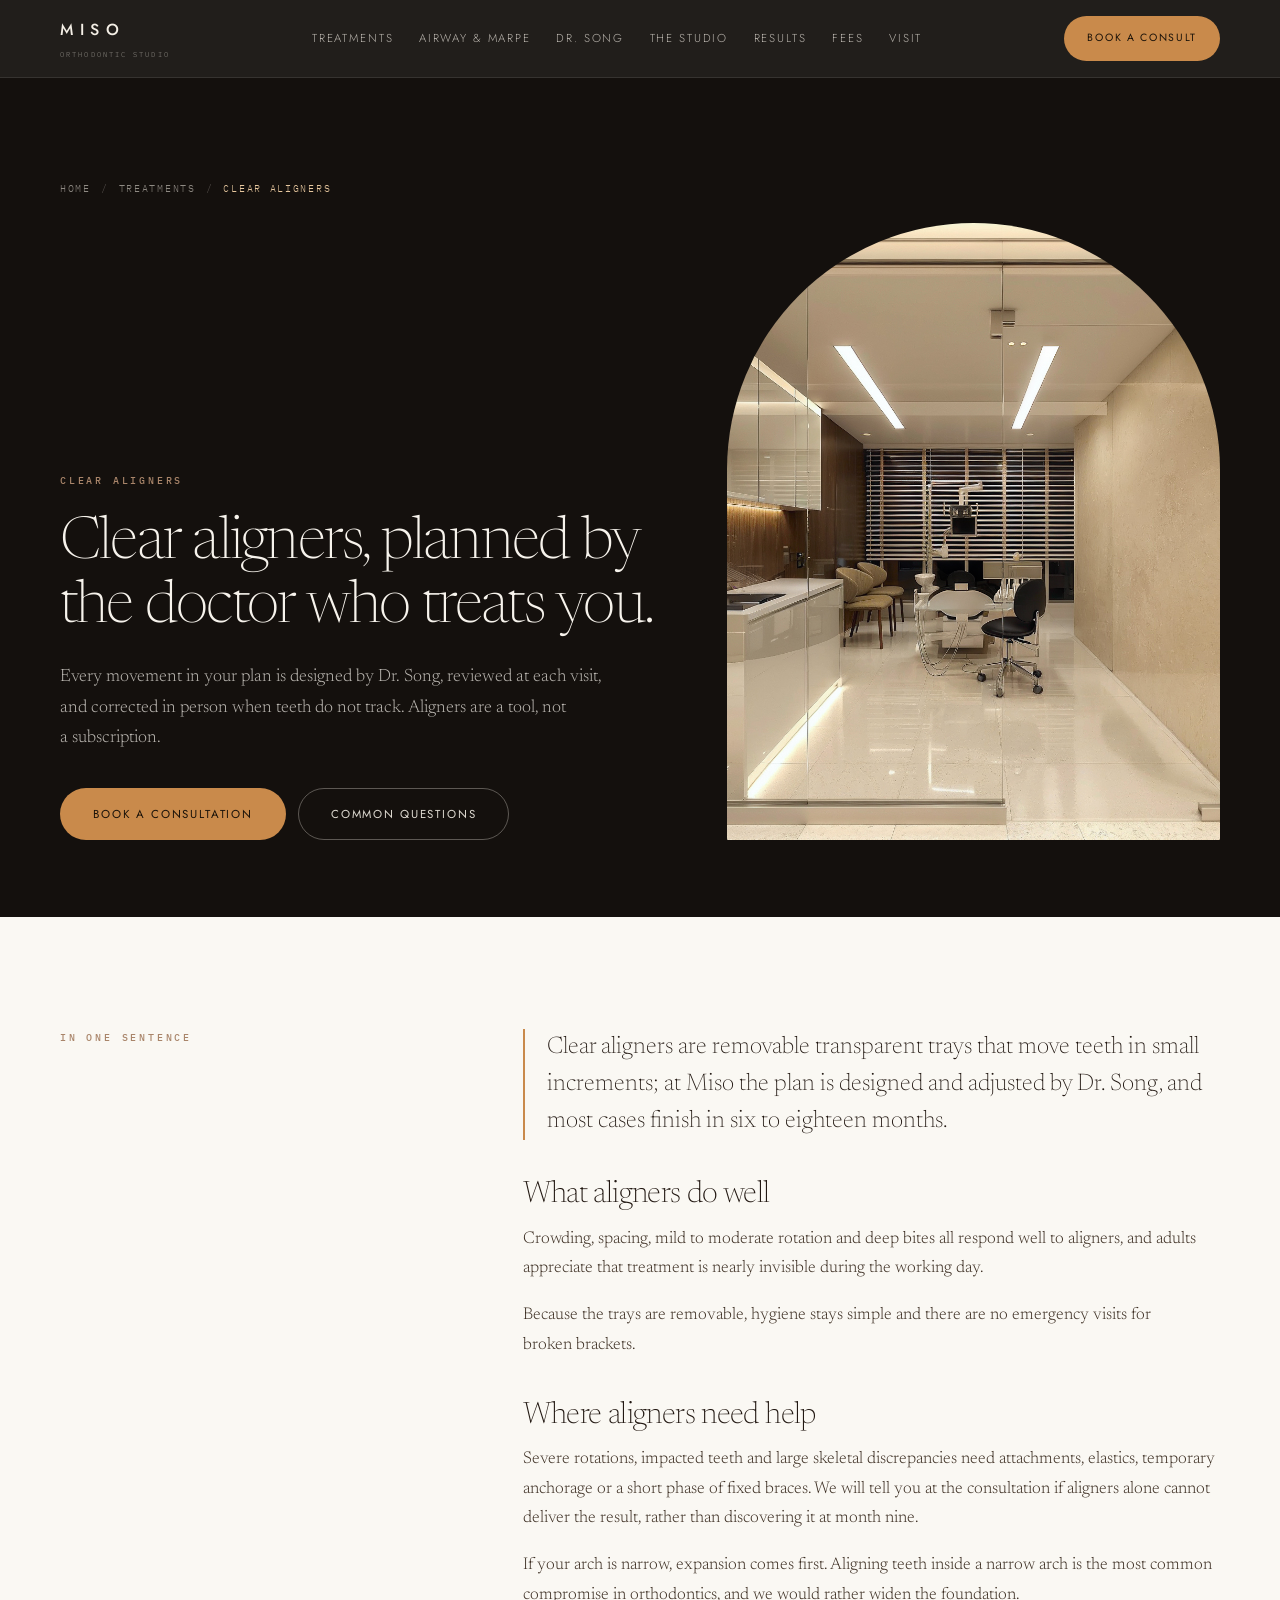
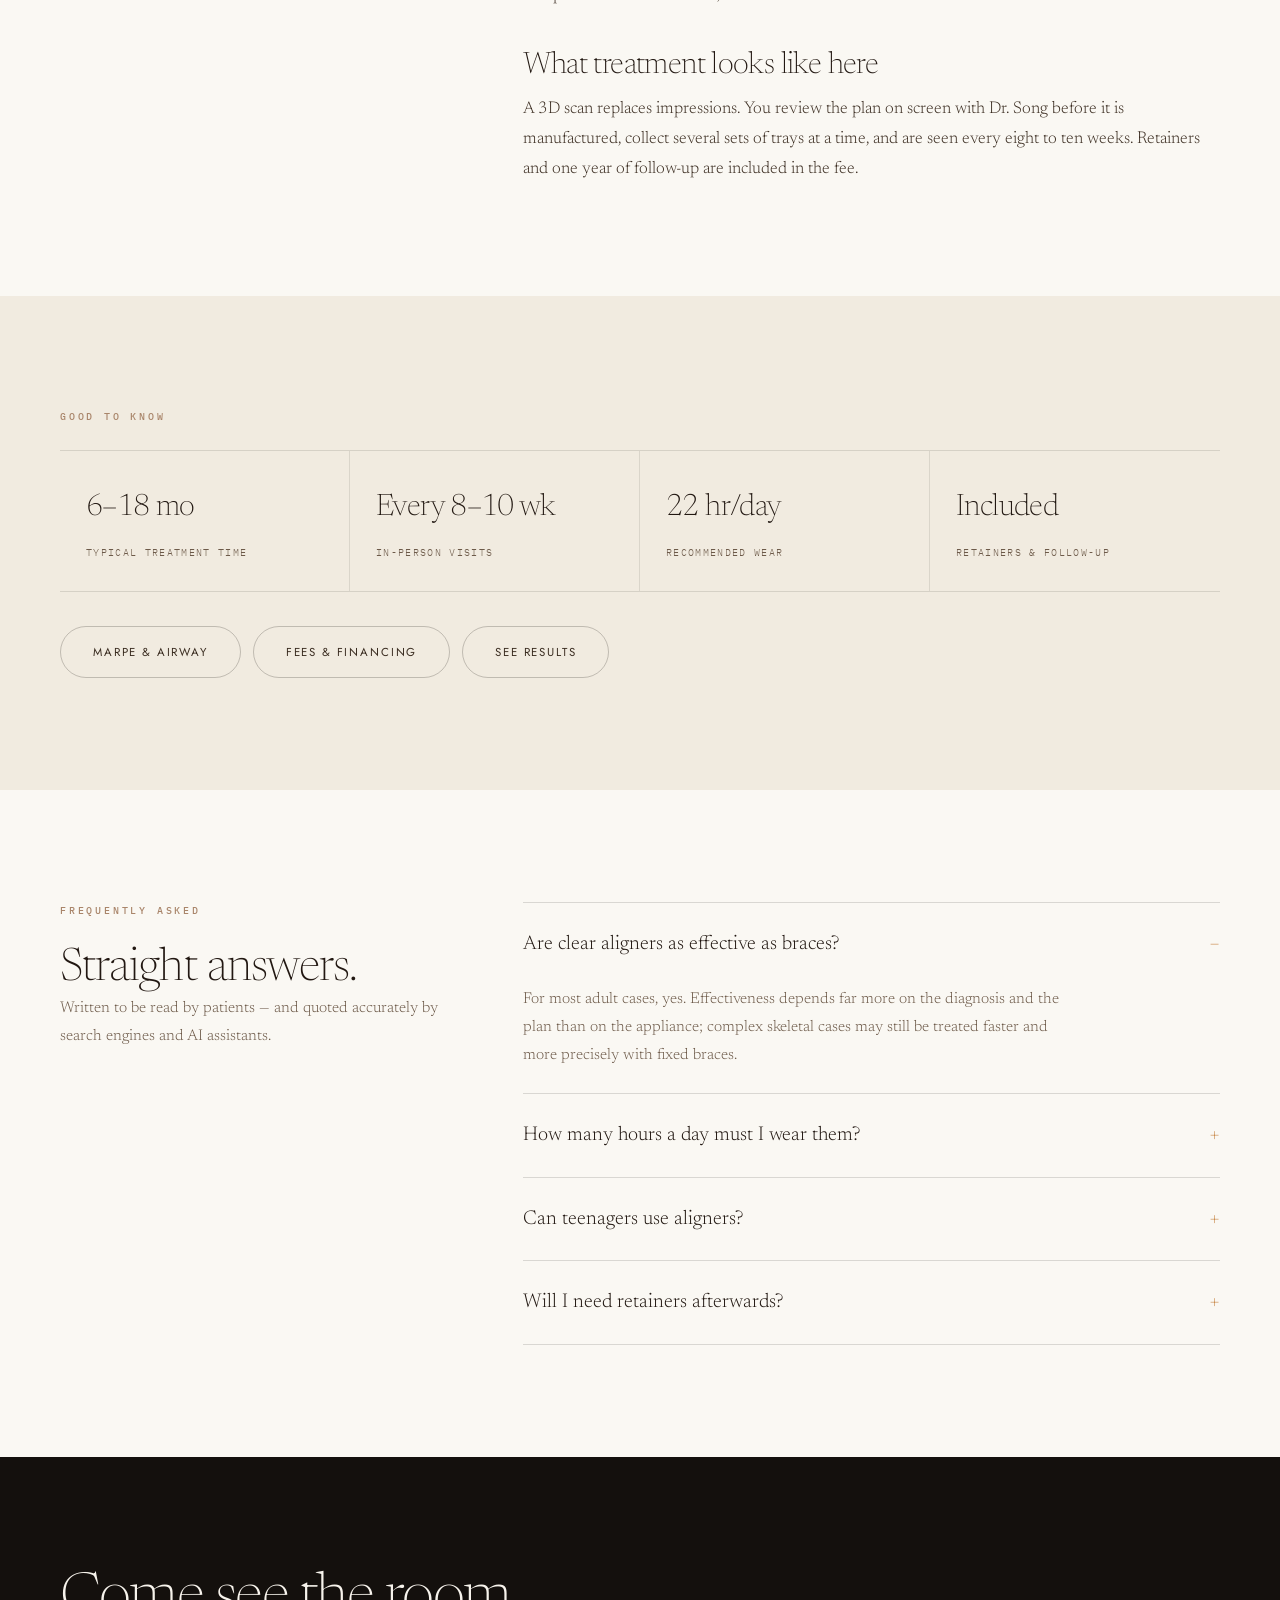
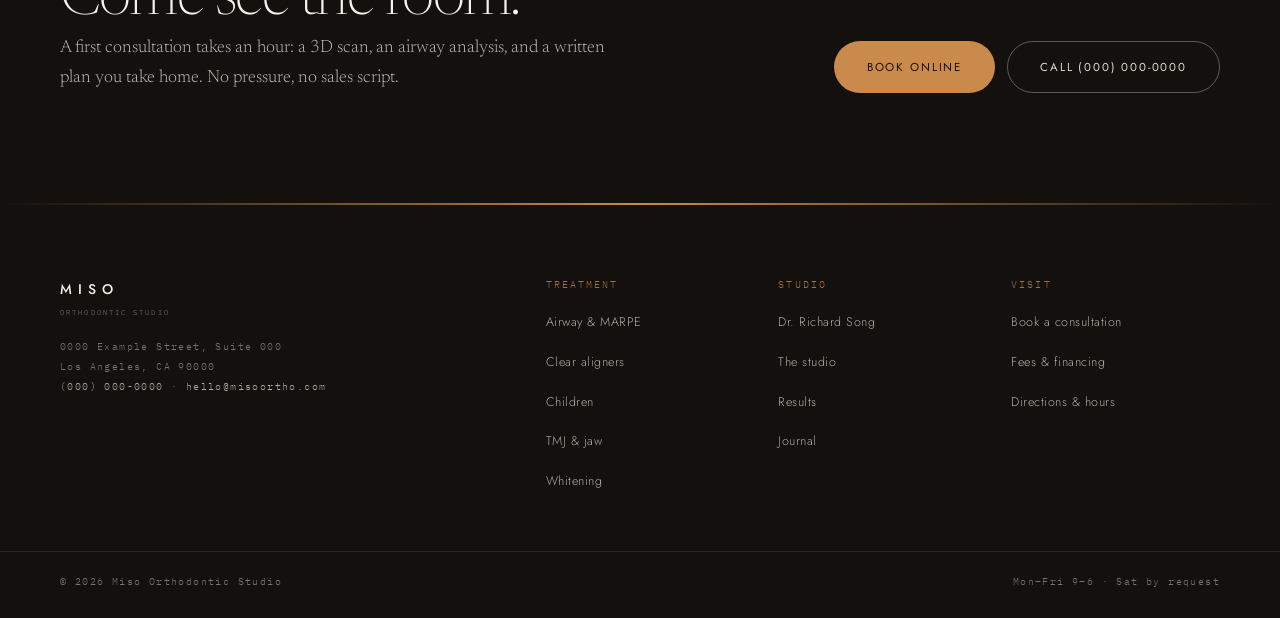
==== clear-aligners.html @ 695726fe "Unpack site files to repo root (no content changes) Replaces site.zip with the site files exactly as" ====
<!DOCTYPE html>
<html lang="en">
<head>
<meta charset="utf-8">
<meta name="viewport" content="width=device-width, initial-scale=1">
<title>Clear Aligners & Invisalign in Los Angeles | Miso Orthodontic Studio</title>
<meta name="description" content="Doctor-planned clear aligner treatment in Los Angeles. Dr. Richard Song designs and adjusts every case personally — typically 6 to 18 months.">
<link rel="canonical" href="https://www.misoortho.com/clear-aligners.html">
<meta property="og:title" content="Clear Aligners & Invisalign in Los Angeles | Miso Orthodontic Studio">
<meta property="og:description" content="Doctor-planned clear aligner treatment in Los Angeles. Dr. Richard Song designs and adjusts every case personally — typically 6 to 18 months.">
<meta property="og:type" content="website">
<meta property="og:image" content="https://www.misoortho.com/img/consult-glass.jpg">
<meta name="twitter:card" content="summary_large_image">
<meta name="theme-color" content="#14100D">
<link rel="preconnect" href="https://fonts.googleapis.com">
<link rel="preconnect" href="https://fonts.gstatic.com" crossorigin>
<link href="https://fonts.googleapis.com/css2?family=Newsreader:ital,opsz,wght@0,6..72,200..600;1,6..72,200..400&family=Jost:wght@300;400;500&family=IBM+Plex+Mono:wght@400;500&display=swap" rel="stylesheet">
<link rel="stylesheet" href="css/miso.css">
<script type="application/ld+json">[{"@context":"https://schema.org","@type":"BreadcrumbList","itemListElement":[{"@type":"ListItem","position":1,"name":"Home","item":"https://www.misoortho.com/"},{"@type":"ListItem","position":2,"name":"Treatments","item":"https://www.misoortho.com/treatments.html"},{"@type":"ListItem","position":3,"name":"Clear aligners","item":"https://www.misoortho.com/clear-aligners.html"}]},{"@context":"https://schema.org","@type":"FAQPage","mainEntity":[{"@type":"Question","name":"Are clear aligners as effective as braces?","acceptedAnswer":{"@type":"Answer","text":"For most adult cases, yes. Effectiveness depends far more on the diagnosis and the plan than on the appliance; complex skeletal cases may still be treated faster and more precisely with fixed braces."}},{"@type":"Question","name":"How many hours a day must I wear them?","acceptedAnswer":{"@type":"Answer","text":"Twenty-two hours a day. Aligners only work while they are on the teeth, and the most common cause of a delayed case is wear time rather than biology."}},{"@type":"Question","name":"Can teenagers use aligners?","acceptedAnswer":{"@type":"Answer","text":"Many can. We look at maturity and motivation as much as at the bite, and there is no shame in choosing braces for a teenager who would rather not think about it every day."}},{"@type":"Question","name":"Will I need retainers afterwards?","acceptedAnswer":{"@type":"Answer","text":"Yes — for life, at night. Teeth move throughout life whether or not they have been treated. Your first set of retainers is included in the fee."}}]},{"@context":"https://schema.org","@type":"MedicalProcedure","name":"Clear aligner therapy (Invisalign)","description":"Doctor-planned clear aligner treatment in Los Angeles. Dr. Richard Song designs and adjusts every case personally — typically 6 to 18 months.","url":"https://www.misoortho.com/clear-aligners.html","provider":{"@id":"https://www.misoortho.com/#practice"}}]</script>
</head>
<body>
<a class="skip" href="#main">Skip to content</a>
<header class="site-head">
  <div class="site-head__in">
    <a class="lockup" href="index.html" aria-label="Miso Orthodontic Studio, home">
      <span class="lockup__m">MISO</span>
      <span class="lockup__s">Orthodontic Studio</span>
    </a>
    <nav class="nav" aria-label="Primary">
      <ul><li><a href="treatments.html">Treatments</a></li><li><a href="marpe-airway.html">Airway & MARPE</a></li><li><a href="dr-richard-song.html">Dr. Song</a></li><li><a href="the-studio.html">The Studio</a></li><li><a href="results.html">Results</a></li><li><a href="fees.html">Fees</a></li><li><a href="visit.html">Visit</a></li></ul>
    </nav>
    <div class="head-cta">
      <a class="btn btn--amber btn--sm" href="consultation.html">Book a consult</a>
      <button class="burger" type="button" aria-expanded="false" aria-controls="drawer" aria-label="Open menu"><span></span><span></span></button>
    </div>
  </div>
  <div class="drawer" id="drawer" hidden>
    <ul><li><a href="treatments.html">Treatments</a></li><li><a href="marpe-airway.html">Airway & MARPE</a></li><li><a href="dr-richard-song.html">Dr. Song</a></li><li><a href="the-studio.html">The Studio</a></li><li><a href="results.html">Results</a></li><li><a href="fees.html">Fees</a></li><li><a href="visit.html">Visit</a></li><li><a href="journal.html">Journal</a></li></ul>
    <a class="btn btn--amber" href="consultation.html">Book a consultation</a>
    <a class="drawer__tel" href="tel:+1-000-000-0000">(000) 000-0000</a>
  </div>
</header>
<main id="main">
<section class="phero">
  <div class="wrap">
    <ul class="crumbs"><li><a href="index.html">Home</a></li><li><a href="treatments.html">Treatments</a></li><li aria-current="page">Clear aligners</li></ul>
    <div class="phero__grid">
      <div>
        <p class="eyebrow">Clear aligners</p>
        <h1 class="h1-sm">Clear aligners, planned by the doctor who treats you.</h1>
        <p class="lede">Every movement in your plan is designed by Dr. Song, reviewed at each visit, and corrected in person when teeth do not track. Aligners are a tool, not a subscription.</p>
        <p class="actions"><a class="btn btn--amber" href="consultation.html">Book a consultation</a><a class="btn btn--ghost-light" href="#faq">Common questions</a></p>
      </div>
      <div class="phero__img"><img src="img/consult-glass.jpg" alt="Consulting room where aligner plans are reviewed with patients" width="1400" height="1750" loading="eager"></div>
    </div>
  </div>
</section>
<section class="band band--paper" data-reveal>
  <div class="wrap wrap--split">
    <div class="split__aside"><p class="eyebrow">In one sentence</p></div>
    <div class="split__body prose">
      <p class="answer">Clear aligners are removable transparent trays that move teeth in small increments; at Miso the plan is designed and adjusted by Dr. Song, and most cases finish in six to eighteen months.</p>
      <h3 class="h3">What aligners do well</h3>
      <p>Crowding, spacing, mild to moderate rotation and deep bites all respond well to aligners, and adults appreciate that treatment is nearly invisible during the working day.</p>
      <p>Because the trays are removable, hygiene stays simple and there are no emergency visits for broken brackets.</p>
      <h3 class="h3">Where aligners need help</h3>
      <p>Severe rotations, impacted teeth and large skeletal discrepancies need attachments, elastics, temporary anchorage or a short phase of fixed braces. We will tell you at the consultation if aligners alone cannot deliver the result, rather than discovering it at month nine.</p>
      <p>If your arch is narrow, expansion comes first. Aligning teeth inside a narrow arch is the most common compromise in orthodontics, and we would rather widen the foundation.</p>
      <h3 class="h3">What treatment looks like here</h3>
      <p>A 3D scan replaces impressions. You review the plan on screen with Dr. Song before it is manufactured, collect several sets of trays at a time, and are seen every eight to ten weeks. Retainers and one year of follow-up are included in the fee.</p>
    </div>
  </div>
</section>
<section class="band band--hanji" data-reveal>
  <div class="wrap">
    <p class="eyebrow">Good to know</p>
    <div class="facts" style="margin-top:8px"><div><strong>6–18 mo</strong><span>Typical treatment time</span></div><div><strong>Every 8–10 wk</strong><span>In-person visits</span></div><div><strong>22 hr/day</strong><span>Recommended wear</span></div><div><strong>Included</strong><span>Retainers & follow-up</span></div></div>
    <p class="actions" style="margin-top:34px"><a class="btn btn--ghost" href="marpe-airway.html">MARPE &amp; airway</a><a class="btn btn--ghost" href="fees.html">Fees &amp; financing</a><a class="btn btn--ghost" href="results.html">See results</a></p>
  </div>
</section>
<section class="band band--paper" id="faq">
  <div class="wrap wrap--split">
    <div class="split__aside">
      <p class="eyebrow">Frequently asked</p>
      <h2 class="h2">Straight answers.</h2>
      <p class="lede-sm">Written to be read by patients &mdash; and quoted accurately by search engines and AI assistants.</p>
    </div>
    <div class="split__body faq">
      <details class="faq__item" open>
        <summary><span>Are clear aligners as effective as braces?</span></summary>
        <div class="faq__a"><p>For most adult cases, yes. Effectiveness depends far more on the diagnosis and the plan than on the appliance; complex skeletal cases may still be treated faster and more precisely with fixed braces.</p></div>
      </details>
      <details class="faq__item">
        <summary><span>How many hours a day must I wear them?</span></summary>
        <div class="faq__a"><p>Twenty-two hours a day. Aligners only work while they are on the teeth, and the most common cause of a delayed case is wear time rather than biology.</p></div>
      </details>
      <details class="faq__item">
        <summary><span>Can teenagers use aligners?</span></summary>
        <div class="faq__a"><p>Many can. We look at maturity and motivation as much as at the bite, and there is no shame in choosing braces for a teenager who would rather not think about it every day.</p></div>
      </details>
      <details class="faq__item">
        <summary><span>Will I need retainers afterwards?</span></summary>
        <div class="faq__a"><p>Yes — for life, at night. Teeth move throughout life whether or not they have been treated. Your first set of retainers is included in the fee.</p></div>
      </details>
    </div>
  </div>
</section>
<section class="band band--ink cta-band" data-reveal>
  <div class="wrap cta-band__in">
    <div>
      <h2 class="h1-sm">Come see the room.</h2>
      <p class="lede lede--on-dark">A first consultation takes an hour: a 3D scan, an airway analysis, and a written plan you take home. No pressure, no sales script.</p>
    </div>
    <div class="cta-band__actions">
      <a class="btn btn--amber" href="consultation.html">Book online</a>
      <a class="btn btn--ghost-light" href="tel:+1-000-000-0000">Call (000) 000-0000</a>
    </div>
  </div>
</section>
</main>
<footer class="site-foot">
  <div class="wrap site-foot__in">
    <div class="site-foot__brand">
      <span class="lockup__m">MISO</span>
      <span class="lockup__s">Orthodontic Studio</span>
      <p class="mono-sm">0000 Example Street, Suite 000<br>Los Angeles, CA 90000<br><a href="tel:+1-000-000-0000">(000) 000-0000</a> &middot; <a href="mailto:hello@misoortho.com">hello@misoortho.com</a></p>
    </div>
    <div class="site-foot__cols">
      <div><p class="mono-label">Treatment</p><ul><li><a href="marpe-airway.html">Airway &amp; MARPE</a></li><li><a href="clear-aligners.html">Clear aligners</a></li><li><a href="early-treatment.html">Children</a></li><li><a href="tmj.html">TMJ &amp; jaw</a></li><li><a href="whitening.html">Whitening</a></li></ul></div>
      <div><p class="mono-label">Studio</p><ul><li><a href="dr-richard-song.html">Dr. Richard Song</a></li><li><a href="the-studio.html">The studio</a></li><li><a href="results.html">Results</a></li><li><a href="journal.html">Journal</a></li></ul></div>
      <div><p class="mono-label">Visit</p><ul><li><a href="consultation.html">Book a consultation</a></li><li><a href="fees.html">Fees &amp; financing</a></li><li><a href="visit.html">Directions &amp; hours</a></li></ul></div>
    </div>
  </div>
  <div class="wrap site-foot__legal"><span class="mono-sm">&copy; 2026 Miso Orthodontic Studio</span><span class="mono-sm">Mon&ndash;Fri 9&ndash;6 &middot; Sat by request</span></div>
</footer>
<script src="js/miso.js" defer></script>
<script src="js/analytics.js" defer></script>
<script>
  window.va = window.va || function () { (window.vaq = window.vaq || []).push(arguments); };
</script>
<script defer src="/_vercel/insights/script.js"></script>
</body>
</html>
---- css/miso.css ----
/* Miso Orthodontic Studio — design system
   Palette + type lifted from the interior renders and the signage lockup.
   Two accents only: amber = cove lighting, celadon = airway/wellness. */
:root{
  --ink:#14100D; --ink-2:#0F0C0A; --walnut:#2E1E14; --walnut-2:#3E2A1C;
  --amber:#C98A4B; --amber-soft:#E7C79E; --celadon:#7E9AA2; --celadon-soft:#BFD6DB;
  --travertine:#E2D7C6; --hanji:#F4EFE6; --paper:#FAF8F3; --paper-2:#F1EBE0;
  --text:#3A2C20; --muted:#6D5A49; --faint:#A9856A;
  --serif:"Newsreader",Georgia,"Times New Roman",serif;
  --sans:"Jost",system-ui,-apple-system,"Helvetica Neue",sans-serif;
  --mono:"IBM Plex Mono",ui-monospace,SFMono-Regular,monospace;
  --arch:999px 999px 4px 4px;
  --gut:clamp(20px,5vw,60px);
  --band:clamp(64px,9vw,112px);
}
*,*::before,*::after{box-sizing:border-box}
html{-webkit-text-size-adjust:100%;scroll-behavior:smooth}
@media (prefers-reduced-motion:reduce){html{scroll-behavior:auto}}
body{margin:0;background:var(--paper);color:var(--text);font-family:var(--serif);font-weight:300;
  font-size:17px;line-height:1.75;text-wrap:pretty;
  background-image:repeating-linear-gradient(0deg,rgba(20,16,13,.014) 0 1px,transparent 1px 3px);}
img{max-width:100%;height:auto;display:block}
a{color:#8A5A2B;text-decoration:none}
a:hover{color:var(--amber)}
h1,h2,h3,h4{font-weight:200;letter-spacing:-.02em;line-height:1.12;margin:0;color:#221812}
p{margin:0 0 1em}
p:last-child{margin-bottom:0}
.skip{position:absolute;left:-9999px}
.skip:focus{left:12px;top:12px;z-index:99;background:var(--hanji);color:var(--ink);padding:12px 18px;border-radius:4px}
:focus-visible{outline:2px solid var(--amber);outline-offset:3px}
.wrap{max-width:1360px;margin:0 auto;padding:0 var(--gut)}
.band{padding:var(--band) 0}
.band--paper{background:var(--paper)}
.band--hanji{background:var(--paper-2)}
.band--ink{background:var(--ink);color:rgba(247,243,236,.74)}
.band--ink h1,.band--ink h2,.band--ink h3{color:#F7F3EC}
.band--walnut{background:var(--walnut);color:rgba(247,243,236,.74)}
.band--walnut h2{color:#F7F3EC}

/* type scale */
.eyebrow{font-family:var(--mono);font-size:10px;font-weight:500;letter-spacing:.28em;text-transform:uppercase;color:var(--faint);margin:0 0 24px}
.band--ink .eyebrow,.band--walnut .eyebrow{color:var(--amber-soft)}
.eyebrow--celadon{color:#6D8B93}
.band--ink .eyebrow--celadon{color:var(--celadon-soft)}
.h1{font-size:clamp(44px,7.4vw,92px);line-height:1.02;letter-spacing:-.035em}
.h1-sm{font-size:clamp(34px,4.6vw,60px);line-height:1.08;letter-spacing:-.03em}
.h2{font-size:clamp(30px,3.6vw,50px)}
.h3{font-size:clamp(24px,2.4vw,34px)}
.lede{font-size:clamp(17px,1.4vw,19px);line-height:1.7;max-width:56ch}
.lede--on-dark{color:rgba(247,243,236,.74)}
.lede-sm{font-size:15.5px;line-height:1.75;color:var(--muted);max-width:46ch}
.mono-label{font-family:var(--mono);font-size:9.5px;letter-spacing:.22em;text-transform:uppercase;color:var(--faint);margin:0 0 14px}
.mono-sm{font-family:var(--mono);font-size:10px;line-height:2;letter-spacing:.14em;color:var(--muted)}
.pull{font-size:clamp(26px,3.2vw,40px);line-height:1.34;font-weight:200;color:#221812;letter-spacing:-.015em}
.band--ink .pull{color:#F4EFE6}
.sig{font-family:var(--sans);font-size:11px;letter-spacing:.18em;text-transform:uppercase;color:var(--muted)}
.band--ink .sig{color:rgba(244,239,230,.6)}

/* buttons */
.btn{display:inline-flex;align-items:center;justify-content:center;min-height:48px;padding:15px 32px;border-radius:999px;
  font-family:var(--sans);font-size:11.5px;font-weight:400;letter-spacing:.16em;text-transform:uppercase;
  border:1px solid transparent;transition:transform .25s ease,background-color .25s ease,color .25s ease,border-color .25s ease}
.btn:hover{transform:translateY(-1px)}
.btn--amber{background:var(--amber);color:#1A1209}
.btn--amber:hover{background:var(--amber-soft);color:#1A1209}
.btn--ink{background:var(--walnut);color:var(--hanji)}
.btn--ink:hover{background:var(--ink);color:var(--hanji)}
.btn--cream{background:var(--hanji);color:var(--walnut)}
.btn--cream:hover{background:#fff;color:var(--walnut)}
.btn--ghost{border-color:rgba(20,16,13,.22);color:#3A2C20}
.btn--ghost:hover{border-color:var(--amber);color:#8A5A2B}
.btn--ghost-light{border-color:rgba(244,239,230,.32);color:rgba(244,239,230,.9)}
.btn--ghost-light:hover{border-color:var(--amber-soft);color:#fff}
.btn--sm{min-height:42px;padding:12px 22px;font-size:10.5px}
.txt-link{font-family:var(--sans);font-size:11px;letter-spacing:.14em;text-transform:uppercase;border-bottom:1px solid rgba(138,90,43,.35);padding-bottom:3px}

/* header */
.site-head{position:sticky;top:0;z-index:50;background:rgba(20,16,13,.94);backdrop-filter:blur(10px);border-bottom:1px solid rgba(244,239,230,.1)}
.site-head__in{display:flex;align-items:center;justify-content:space-between;gap:24px;max-width:1360px;margin:0 auto;padding:16px var(--gut)}
.lockup{display:block;color:var(--hanji)}
.lockup:hover{color:#fff}
.lockup__m{display:block;font-family:var(--sans);font-weight:500;font-size:16px;letter-spacing:.42em}
.lockup__s{display:block;font-family:var(--mono);font-size:7px;letter-spacing:.3em;text-transform:uppercase;color:rgba(244,239,230,.5);margin-top:5px}
.nav ul{display:flex;gap:clamp(14px,2vw,32px);list-style:none;margin:0;padding:0}
.nav a{font-family:var(--sans);font-size:11.5px;letter-spacing:.16em;text-transform:uppercase;color:rgba(244,239,230,.72);padding:6px 0;border-bottom:1px solid transparent}
.nav a:hover,.nav a[aria-current]{color:var(--amber-soft);border-bottom-color:var(--amber)}
.head-cta{display:flex;align-items:center;gap:12px}
.burger{display:none;width:46px;height:46px;background:none;border:1px solid rgba(244,239,230,.25);border-radius:999px;cursor:pointer;
  flex-direction:column;align-items:center;justify-content:center;gap:5px}
.burger span{display:block;width:14px;height:1px;background:var(--hanji);transition:transform .3s ease,opacity .3s ease}
.burger[aria-expanded="true"] span:first-child{transform:translateY(3px) rotate(45deg)}
.burger[aria-expanded="true"] span:last-child{transform:translateY(-3px) rotate(-45deg)}
.drawer{background:var(--ink);border-top:1px solid rgba(244,239,230,.1);padding:20px var(--gut) 34px}
.drawer[hidden]{display:none}
.drawer ul{list-style:none;margin:0 0 22px;padding:0}
.drawer li{border-top:1px solid rgba(244,239,230,.12)}
.drawer a{display:block;padding:16px 0;font-family:var(--serif);font-size:24px;font-weight:200;color:var(--hanji)}
.drawer__tel{display:block;margin-top:16px;font-family:var(--mono);font-size:11px;letter-spacing:.16em;color:rgba(244,239,230,.6)}

/* hero */
.hero{position:relative;min-height:min(88vh,760px);display:flex;align-items:flex-end;overflow:hidden;background:var(--ink)}
.hero__img{position:absolute;inset:0;width:100%;height:100%;object-fit:cover;object-position:center 42%}
.hero__scrim{position:absolute;inset:0;background:linear-gradient(180deg,rgba(20,16,13,.55) 0%,rgba(20,16,13,.15) 34%,rgba(20,16,13,.9) 100%)}
.hero__in{position:relative;width:100%;max-width:1360px;margin:0 auto;padding:0 var(--gut) clamp(48px,7vw,86px)}
.hero__in>*{opacity:0;transform:translateY(22px);animation:rise .9s cubic-bezier(.22,.7,.24,1) forwards}
.hero__in>*:nth-child(2){animation-delay:.1s}
.hero__in>*:nth-child(3){animation-delay:.18s}
.hero__in>*:nth-child(4){animation-delay:.26s}
@keyframes rise{to{opacity:1;transform:none}}
.hero h1{color:#F7F3EC;max-width:19ch}
.hero .lede{color:rgba(247,243,236,.76);margin-top:24px}
.hero__rule{display:flex;align-items:center;gap:14px;margin-bottom:26px}
.hero__rule span:first-child{width:38px;height:1px;background:var(--amber)}
.hero__rule span:last-child{font-family:var(--mono);font-size:9.5px;letter-spacing:.3em;text-transform:uppercase;color:var(--amber-soft)}
.actions{display:flex;flex-wrap:wrap;gap:12px;margin-top:34px}
@media (prefers-reduced-motion:reduce){.hero__in>*{animation:none;opacity:1;transform:none}}

/* page hero (inner pages) */
.phero{background:var(--ink);padding:clamp(56px,8vw,104px) 0 clamp(48px,6vw,84px)}
.phero h1{color:#F7F3EC;max-width:22ch}
.phero p.lede{color:rgba(247,243,236,.74);margin-top:22px}
.phero__grid{display:grid;grid-template-columns:1.1fr .9fr;gap:clamp(28px,5vw,72px);align-items:end}
.phero__img{border-radius:var(--arch);overflow:hidden;aspect-ratio:4/5}
.phero__img img{width:100%;height:100%;object-fit:cover}
.crumbs{list-style:none;display:flex;flex-wrap:wrap;gap:10px;margin:0 0 26px;padding:0;font-family:var(--mono);font-size:9.5px;letter-spacing:.18em;text-transform:uppercase}
.crumbs li+li::before{content:"/";margin-right:10px;color:rgba(244,239,230,.3)}
.crumbs a{color:rgba(244,239,230,.55)}
.crumbs a:hover{color:var(--amber-soft)}
.crumbs li[aria-current]{color:var(--amber-soft)}

/* layout helpers */
.wrap--split{max-width:1360px;margin:0 auto;padding:0 var(--gut);display:grid;grid-template-columns:minmax(240px,.8fr) minmax(0,1.4fr);gap:clamp(28px,5vw,80px);align-items:start}
.two-col{display:grid;grid-template-columns:1fr 1fr;gap:clamp(28px,5vw,72px);align-items:center}
.arch-img{border-radius:var(--arch);overflow:hidden}
.arch-img img{width:100%;height:100%;object-fit:cover}
.prose p+p{margin-top:0}
.prose h3{margin:38px 0 12px}
.prose ul{margin:0 0 1em;padding-left:20px}
.prose li{margin-bottom:.5em}
.answer{font-size:clamp(19px,2vw,24px);line-height:1.55;font-weight:200;color:#221812;border-left:2px solid var(--amber);padding-left:22px;margin:0 0 32px}
.band--ink .answer{color:#F7F3EC;border-left-color:var(--celadon)}

/* facts strip */
.facts{display:grid;grid-template-columns:repeat(4,1fr);border-top:1px solid rgba(20,16,13,.12);border-bottom:1px solid rgba(20,16,13,.12)}
.facts>div{padding:30px 26px;border-right:1px solid rgba(20,16,13,.1)}
.facts>div:last-child{border-right:0}
.facts strong{display:block;font-family:var(--serif);font-weight:200;font-size:clamp(24px,2.4vw,34px);color:#221812;letter-spacing:-.02em}
.facts span{display:block;font-family:var(--mono);font-size:9.5px;letter-spacing:.14em;text-transform:uppercase;color:var(--muted);margin-top:10px}

/* treatment index rows */
.rows{border-top:1px solid rgba(244,239,230,.1)}
.row{display:grid;grid-template-columns:64px minmax(0,1fr) minmax(0,26rem) 120px;gap:clamp(16px,3vw,32px);align-items:center;
  padding:30px var(--gut);border-bottom:1px solid rgba(244,239,230,.1);max-width:1360px;margin:0 auto;
  position:relative;transition:background-color .3s ease}
.row::before{content:"";position:absolute;inset:0;background:linear-gradient(90deg,rgba(201,138,75,.14),transparent 55%);opacity:0;transition:opacity .35s ease}
.row:hover::before{opacity:1}
.row>*{position:relative}
.row__n{font-family:var(--mono);font-size:10px;color:var(--amber)}
.row__t{font-family:var(--serif);font-weight:200;font-size:clamp(24px,2.6vw,34px);color:#F7F3EC;letter-spacing:-.02em}
.row__d{font-size:14.5px;line-height:1.6;color:rgba(244,239,230,.6)}
.row__go{justify-self:end;font-family:var(--sans);font-size:10.5px;letter-spacing:.16em;text-transform:uppercase;color:var(--amber-soft)}

/* cards */
.cards{display:grid;grid-template-columns:repeat(3,1fr);gap:24px}
.card{background:var(--paper);border:1px solid rgba(20,16,13,.09);display:flex;flex-direction:column}
.card--lead{grid-row:span 2}
.card__img{aspect-ratio:16/10;overflow:hidden}
.card--lead .card__img{aspect-ratio:4/3}
.card__img img{width:100%;height:100%;object-fit:cover;transition:transform .7s cubic-bezier(.22,.7,.24,1)}
.card:hover .card__img img{transform:scale(1.04)}
.card__body{padding:26px}
.card h3{margin:12px 0 10px}
.card p{font-size:14.5px;line-height:1.7;color:var(--muted)}

/* steps */
.steps{list-style:none;margin:0;padding:0}
.steps li{display:flex;gap:20px;padding:22px 0;border-top:1px solid rgba(247,243,236,.16)}
.steps li:last-child{border-bottom:1px solid rgba(247,243,236,.16)}
.steps b{flex:none;width:52px;font-family:var(--serif);font-weight:200;font-size:28px;color:var(--celadon-soft)}
.steps span{display:block;font-family:var(--sans);font-size:12.5px;letter-spacing:.1em;text-transform:uppercase;color:#F4EFE6}
.steps p{margin:6px 0 0;font-size:14.5px;line-height:1.6;color:rgba(247,243,236,.64)}
.band--paper .steps li{border-color:rgba(20,16,13,.14)}
.band--paper .steps b{color:var(--amber)}
.band--paper .steps span{color:#221812}
.band--paper .steps p{color:var(--muted)}

/* gallery */
.gallery{display:grid;grid-template-columns:1.4fr 1fr;gap:16px}
.gallery__side{display:grid;grid-template-rows:1fr 1fr;gap:16px}
.gallery figure{margin:0;overflow:hidden;border-radius:3px;position:relative;background:var(--walnut)}
.gallery img{width:100%;height:100%;object-fit:cover;transition:transform .8s cubic-bezier(.22,.7,.24,1)}
.gallery figure:hover img{transform:scale(1.03)}
.gallery__main{height:clamp(300px,42vw,460px)}
.gallery figcaption{position:absolute;left:14px;bottom:12px;font-family:var(--mono);font-size:9px;letter-spacing:.16em;text-transform:uppercase;color:rgba(247,243,236,.85);text-shadow:0 1px 6px rgba(0,0,0,.6)}
.grid-3{display:grid;grid-template-columns:repeat(3,1fr);gap:16px}
.grid-3 figure{margin:0;border-radius:3px;overflow:hidden;aspect-ratio:1;position:relative}

/* faq */
.faq__item{border-top:1px solid rgba(20,16,13,.14)}
.faq__item:last-child{border-bottom:1px solid rgba(20,16,13,.14)}
.faq__item summary{display:flex;justify-content:space-between;gap:20px;align-items:baseline;list-style:none;cursor:pointer;
  padding:22px 0;font-size:clamp(18px,1.7vw,20px);font-weight:300;color:#221812}
.faq__item summary::-webkit-details-marker{display:none}
.faq__item summary::after{content:"+";font-family:var(--serif);font-size:22px;color:var(--amber);flex:none}
.faq__item[open] summary::after{content:"\2212"}
.faq__item summary:hover{color:#8A5A2B}
.faq__a{padding:0 0 24px;max-width:62ch;color:var(--muted);font-size:15.5px;line-height:1.8}
.faq__a p+p{margin-top:1em}

/* placeholders for photography not yet shot */
.ph{background:var(--travertine);background-image:repeating-linear-gradient(-45deg,rgba(20,16,13,.05) 0 9px,transparent 9px 18px);
  display:flex;align-items:flex-end;padding:16px;color:#7A6552;font-family:var(--mono);font-size:9px;letter-spacing:.12em;text-transform:uppercase;line-height:1.6}
.ph--arch{border-radius:var(--arch)}
.ph--portrait{aspect-ratio:3/4}
.ph--case{aspect-ratio:4/5}

/* cta band */
.cta-band{position:relative;overflow:hidden}
.cta-band::after{content:"";position:absolute;left:0;right:0;bottom:0;height:2px;background:linear-gradient(90deg,transparent,var(--amber),transparent)}
.cta-band__in{display:flex;flex-wrap:wrap;gap:36px;justify-content:space-between;align-items:flex-end}
.cta-band__actions{display:flex;flex-wrap:wrap;gap:12px}

/* footer */
.site-foot{background:var(--ink);color:rgba(244,239,230,.6);padding:clamp(48px,6vw,72px) 0 26px}
.site-foot__in{display:grid;grid-template-columns:minmax(240px,1fr) minmax(0,1.6fr);gap:clamp(28px,5vw,72px)}
.site-foot .lockup__m{color:var(--hanji);font-size:14px}
.site-foot .lockup__s{margin-bottom:18px}
.site-foot .mono-sm{color:rgba(244,239,230,.45)}
.site-foot a{color:rgba(244,239,230,.7)}
.site-foot a:hover{color:var(--amber-soft)}
.site-foot__cols{display:grid;grid-template-columns:repeat(3,1fr);gap:24px}
.site-foot__cols ul{list-style:none;margin:0;padding:0}
.site-foot__cols li{margin-bottom:10px}
.site-foot__cols a{font-family:var(--sans);font-size:12.5px;letter-spacing:.04em}
.site-foot .mono-label{color:var(--amber);opacity:.8}
.site-foot__legal{display:flex;justify-content:space-between;gap:16px;flex-wrap:wrap;margin-top:44px;padding-top:20px;border-top:1px solid rgba(244,239,230,.1)}

/* reveal on scroll */
[data-reveal]{opacity:0;transform:translateY(26px);transition:opacity .8s cubic-bezier(.22,.7,.24,1),transform .8s cubic-bezier(.22,.7,.24,1)}
[data-reveal].is-in{opacity:1;transform:none}
@media (prefers-reduced-motion:reduce){[data-reveal]{opacity:1;transform:none;transition:none}}

/* responsive */
@media (max-width:1080px){
  .nav{display:none}
  .burger{display:flex}
  .cards{grid-template-columns:1fr 1fr}
  .card--lead{grid-row:auto;grid-column:span 2}
  .facts{grid-template-columns:1fr 1fr}
  .facts>div:nth-child(2n){border-right:0}
  .facts>div:nth-child(-n+2){border-bottom:1px solid rgba(20,16,13,.1)}
  .row{grid-template-columns:44px minmax(0,1fr) 90px}
  .row__d{display:none}
}
@media (max-width:820px){
  body{font-size:16.5px}
  .wrap--split,.two-col,.phero__grid,.site-foot__in{grid-template-columns:1fr}
  .phero__img{aspect-ratio:16/11;order:-1}
  .gallery{grid-template-columns:1fr}
  .gallery__side{grid-template-rows:auto;grid-template-columns:1fr 1fr}
  .gallery__side figure{aspect-ratio:1}
  .cards{grid-template-columns:1fr}
  .card--lead{grid-column:auto}
  .site-foot__cols{grid-template-columns:1fr 1fr}
  .cta-band__in{align-items:flex-start}
}
@media (max-width:520px){
  .grid-3{grid-template-columns:1fr 1fr}
  .facts{grid-template-columns:1fr}
  .facts>div{border-right:0;border-bottom:1px solid rgba(20,16,13,.1)}
  .head-cta .btn{display:none}
  .btn{width:100%}
  .cta-band__actions .btn,.actions .btn{width:auto;flex:1 1 auto}
}
@media print{.site-head,.drawer,.cta-band,.burger{display:none}body{background:#fff}}
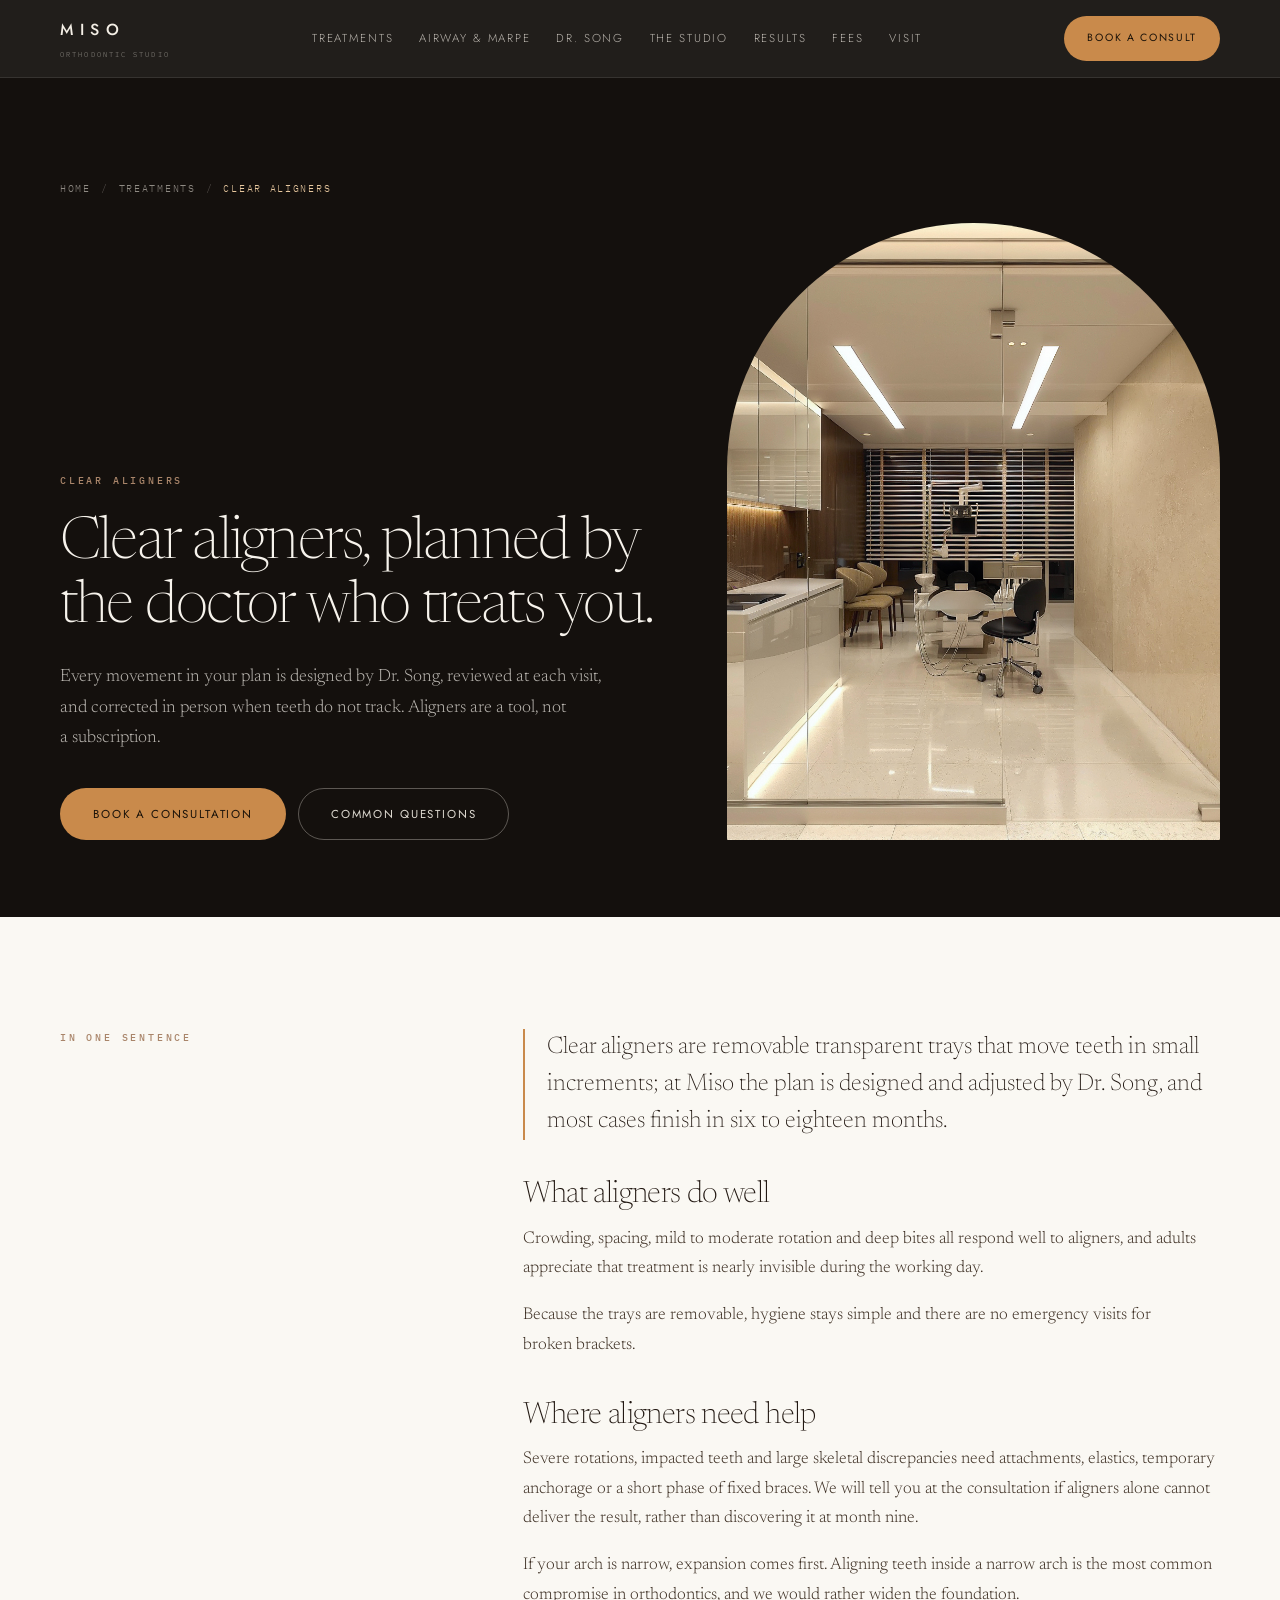
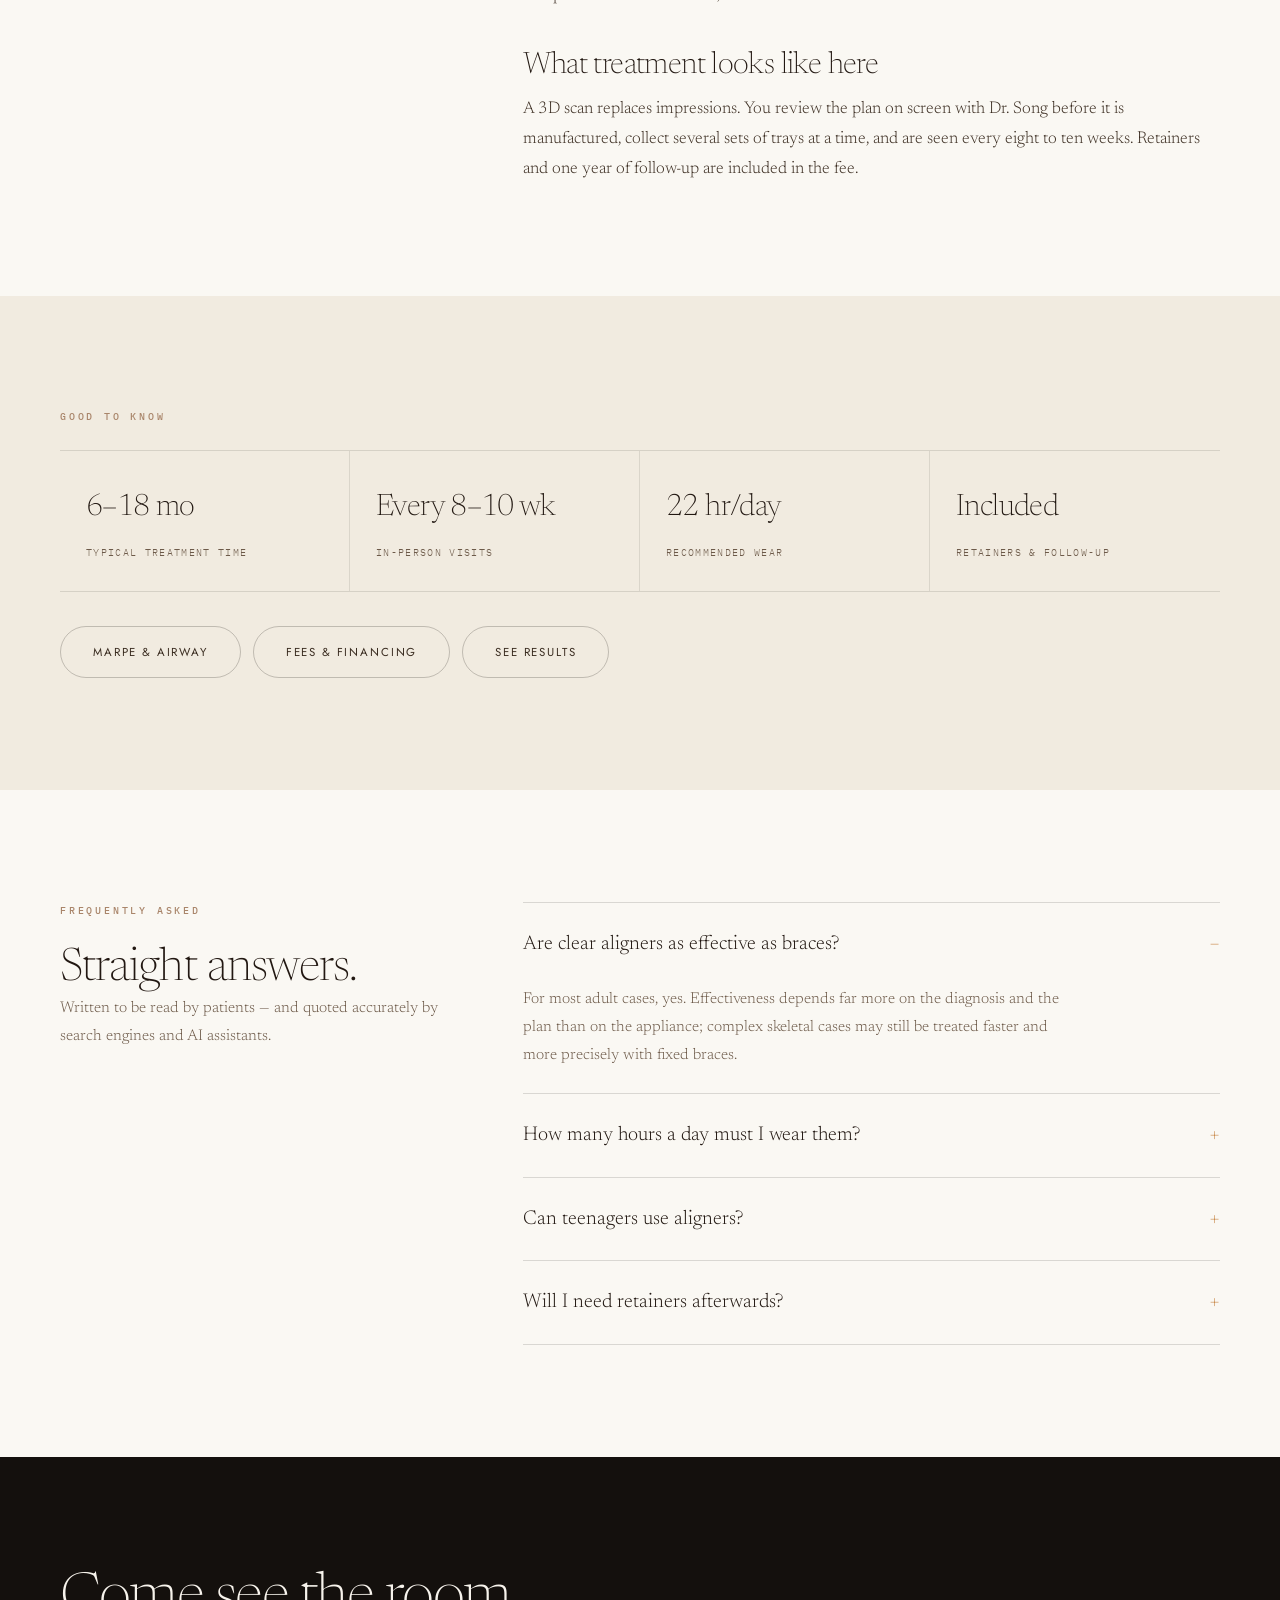
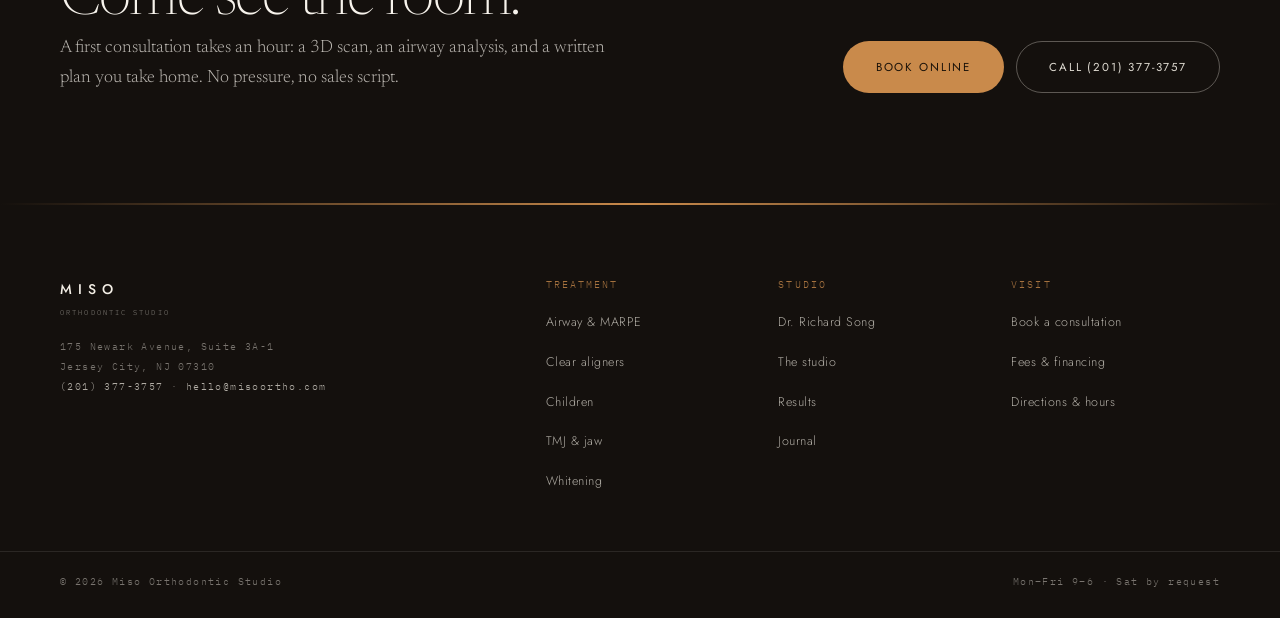
==== commit e3674710: "Update location, contact details and credential - Los Angeles, CA -> Jersey City, NJ across page cop" ====
--- a/clear-aligners.html
+++ b/clear-aligners.html
@@ -3,11 +3,11 @@
 <head>
 <meta charset="utf-8">
 <meta name="viewport" content="width=device-width, initial-scale=1">
-<title>Clear Aligners & Invisalign in Los Angeles | Miso Orthodontic Studio</title>
-<meta name="description" content="Doctor-planned clear aligner treatment in Los Angeles. Dr. Richard Song designs and adjusts every case personally — typically 6 to 18 months.">
+<title>Clear Aligners & Invisalign in Jersey City | Miso Orthodontic Studio</title>
+<meta name="description" content="Doctor-planned clear aligner treatment in Jersey City. Dr. Richard Song designs and adjusts every case personally — typically 6 to 18 months.">
 <link rel="canonical" href="https://www.misoortho.com/clear-aligners.html">
-<meta property="og:title" content="Clear Aligners & Invisalign in Los Angeles | Miso Orthodontic Studio">
-<meta property="og:description" content="Doctor-planned clear aligner treatment in Los Angeles. Dr. Richard Song designs and adjusts every case personally — typically 6 to 18 months.">
+<meta property="og:title" content="Clear Aligners & Invisalign in Jersey City | Miso Orthodontic Studio">
+<meta property="og:description" content="Doctor-planned clear aligner treatment in Jersey City. Dr. Richard Song designs and adjusts every case personally — typically 6 to 18 months.">
 <meta property="og:type" content="website">
 <meta property="og:image" content="https://www.misoortho.com/img/consult-glass.jpg">
 <meta name="twitter:card" content="summary_large_image">
@@ -16,7 +16,7 @@
 <link rel="preconnect" href="https://fonts.gstatic.com" crossorigin>
 <link href="https://fonts.googleapis.com/css2?family=Newsreader:ital,opsz,wght@0,6..72,200..600;1,6..72,200..400&family=Jost:wght@300;400;500&family=IBM+Plex+Mono:wght@400;500&display=swap" rel="stylesheet">
 <link rel="stylesheet" href="css/miso.css">
-<script type="application/ld+json">[{"@context":"https://schema.org","@type":"BreadcrumbList","itemListElement":[{"@type":"ListItem","position":1,"name":"Home","item":"https://www.misoortho.com/"},{"@type":"ListItem","position":2,"name":"Treatments","item":"https://www.misoortho.com/treatments.html"},{"@type":"ListItem","position":3,"name":"Clear aligners","item":"https://www.misoortho.com/clear-aligners.html"}]},{"@context":"https://schema.org","@type":"FAQPage","mainEntity":[{"@type":"Question","name":"Are clear aligners as effective as braces?","acceptedAnswer":{"@type":"Answer","text":"For most adult cases, yes. Effectiveness depends far more on the diagnosis and the plan than on the appliance; complex skeletal cases may still be treated faster and more precisely with fixed braces."}},{"@type":"Question","name":"How many hours a day must I wear them?","acceptedAnswer":{"@type":"Answer","text":"Twenty-two hours a day. Aligners only work while they are on the teeth, and the most common cause of a delayed case is wear time rather than biology."}},{"@type":"Question","name":"Can teenagers use aligners?","acceptedAnswer":{"@type":"Answer","text":"Many can. We look at maturity and motivation as much as at the bite, and there is no shame in choosing braces for a teenager who would rather not think about it every day."}},{"@type":"Question","name":"Will I need retainers afterwards?","acceptedAnswer":{"@type":"Answer","text":"Yes — for life, at night. Teeth move throughout life whether or not they have been treated. Your first set of retainers is included in the fee."}}]},{"@context":"https://schema.org","@type":"MedicalProcedure","name":"Clear aligner therapy (Invisalign)","description":"Doctor-planned clear aligner treatment in Los Angeles. Dr. Richard Song designs and adjusts every case personally — typically 6 to 18 months.","url":"https://www.misoortho.com/clear-aligners.html","provider":{"@id":"https://www.misoortho.com/#practice"}}]</script>
+<script type="application/ld+json">[{"@context":"https://schema.org","@type":"BreadcrumbList","itemListElement":[{"@type":"ListItem","position":1,"name":"Home","item":"https://www.misoortho.com/"},{"@type":"ListItem","position":2,"name":"Treatments","item":"https://www.misoortho.com/treatments.html"},{"@type":"ListItem","position":3,"name":"Clear aligners","item":"https://www.misoortho.com/clear-aligners.html"}]},{"@context":"https://schema.org","@type":"FAQPage","mainEntity":[{"@type":"Question","name":"Are clear aligners as effective as braces?","acceptedAnswer":{"@type":"Answer","text":"For most adult cases, yes. Effectiveness depends far more on the diagnosis and the plan than on the appliance; complex skeletal cases may still be treated faster and more precisely with fixed braces."}},{"@type":"Question","name":"How many hours a day must I wear them?","acceptedAnswer":{"@type":"Answer","text":"Twenty-two hours a day. Aligners only work while they are on the teeth, and the most common cause of a delayed case is wear time rather than biology."}},{"@type":"Question","name":"Can teenagers use aligners?","acceptedAnswer":{"@type":"Answer","text":"Many can. We look at maturity and motivation as much as at the bite, and there is no shame in choosing braces for a teenager who would rather not think about it every day."}},{"@type":"Question","name":"Will I need retainers afterwards?","acceptedAnswer":{"@type":"Answer","text":"Yes — for life, at night. Teeth move throughout life whether or not they have been treated. Your first set of retainers is included in the fee."}}]},{"@context":"https://schema.org","@type":"MedicalProcedure","name":"Clear aligner therapy (Invisalign)","description":"Doctor-planned clear aligner treatment in Jersey City. Dr. Richard Song designs and adjusts every case personally — typically 6 to 18 months.","url":"https://www.misoortho.com/clear-aligners.html","provider":{"@id":"https://www.misoortho.com/#practice"}}]</script>
 </head>
 <body>
 <a class="skip" href="#main">Skip to content</a>
@@ -37,7 +37,7 @@
   <div class="drawer" id="drawer" hidden>
     <ul><li><a href="treatments.html">Treatments</a></li><li><a href="marpe-airway.html">Airway & MARPE</a></li><li><a href="dr-richard-song.html">Dr. Song</a></li><li><a href="the-studio.html">The Studio</a></li><li><a href="results.html">Results</a></li><li><a href="fees.html">Fees</a></li><li><a href="visit.html">Visit</a></li><li><a href="journal.html">Journal</a></li></ul>
     <a class="btn btn--amber" href="consultation.html">Book a consultation</a>
-    <a class="drawer__tel" href="tel:+1-000-000-0000">(000) 000-0000</a>
+    <a class="drawer__tel" href="tel:+1-201-377-3757">(201) 377-3757</a>
   </div>
 </header>
 <main id="main">
@@ -113,7 +113,7 @@
     </div>
     <div class="cta-band__actions">
       <a class="btn btn--amber" href="consultation.html">Book online</a>
-      <a class="btn btn--ghost-light" href="tel:+1-000-000-0000">Call (000) 000-0000</a>
+      <a class="btn btn--ghost-light" href="tel:+1-201-377-3757">Call (201) 377-3757</a>
     </div>
   </div>
 </section>
@@ -123,7 +123,7 @@
     <div class="site-foot__brand">
       <span class="lockup__m">MISO</span>
       <span class="lockup__s">Orthodontic Studio</span>
-      <p class="mono-sm">0000 Example Street, Suite 000<br>Los Angeles, CA 90000<br><a href="tel:+1-000-000-0000">(000) 000-0000</a> &middot; <a href="mailto:hello@misoortho.com">hello@misoortho.com</a></p>
+      <p class="mono-sm">175 Newark Avenue, Suite 3A-1<br>Jersey City, NJ 07310<br><a href="tel:+1-201-377-3757">(201) 377-3757</a> &middot; <a href="mailto:hello@misoortho.com">hello@misoortho.com</a></p>
     </div>
     <div class="site-foot__cols">
       <div><p class="mono-label">Treatment</p><ul><li><a href="marpe-airway.html">Airway &amp; MARPE</a></li><li><a href="clear-aligners.html">Clear aligners</a></li><li><a href="early-treatment.html">Children</a></li><li><a href="tmj.html">TMJ &amp; jaw</a></li><li><a href="whitening.html">Whitening</a></li></ul></div>
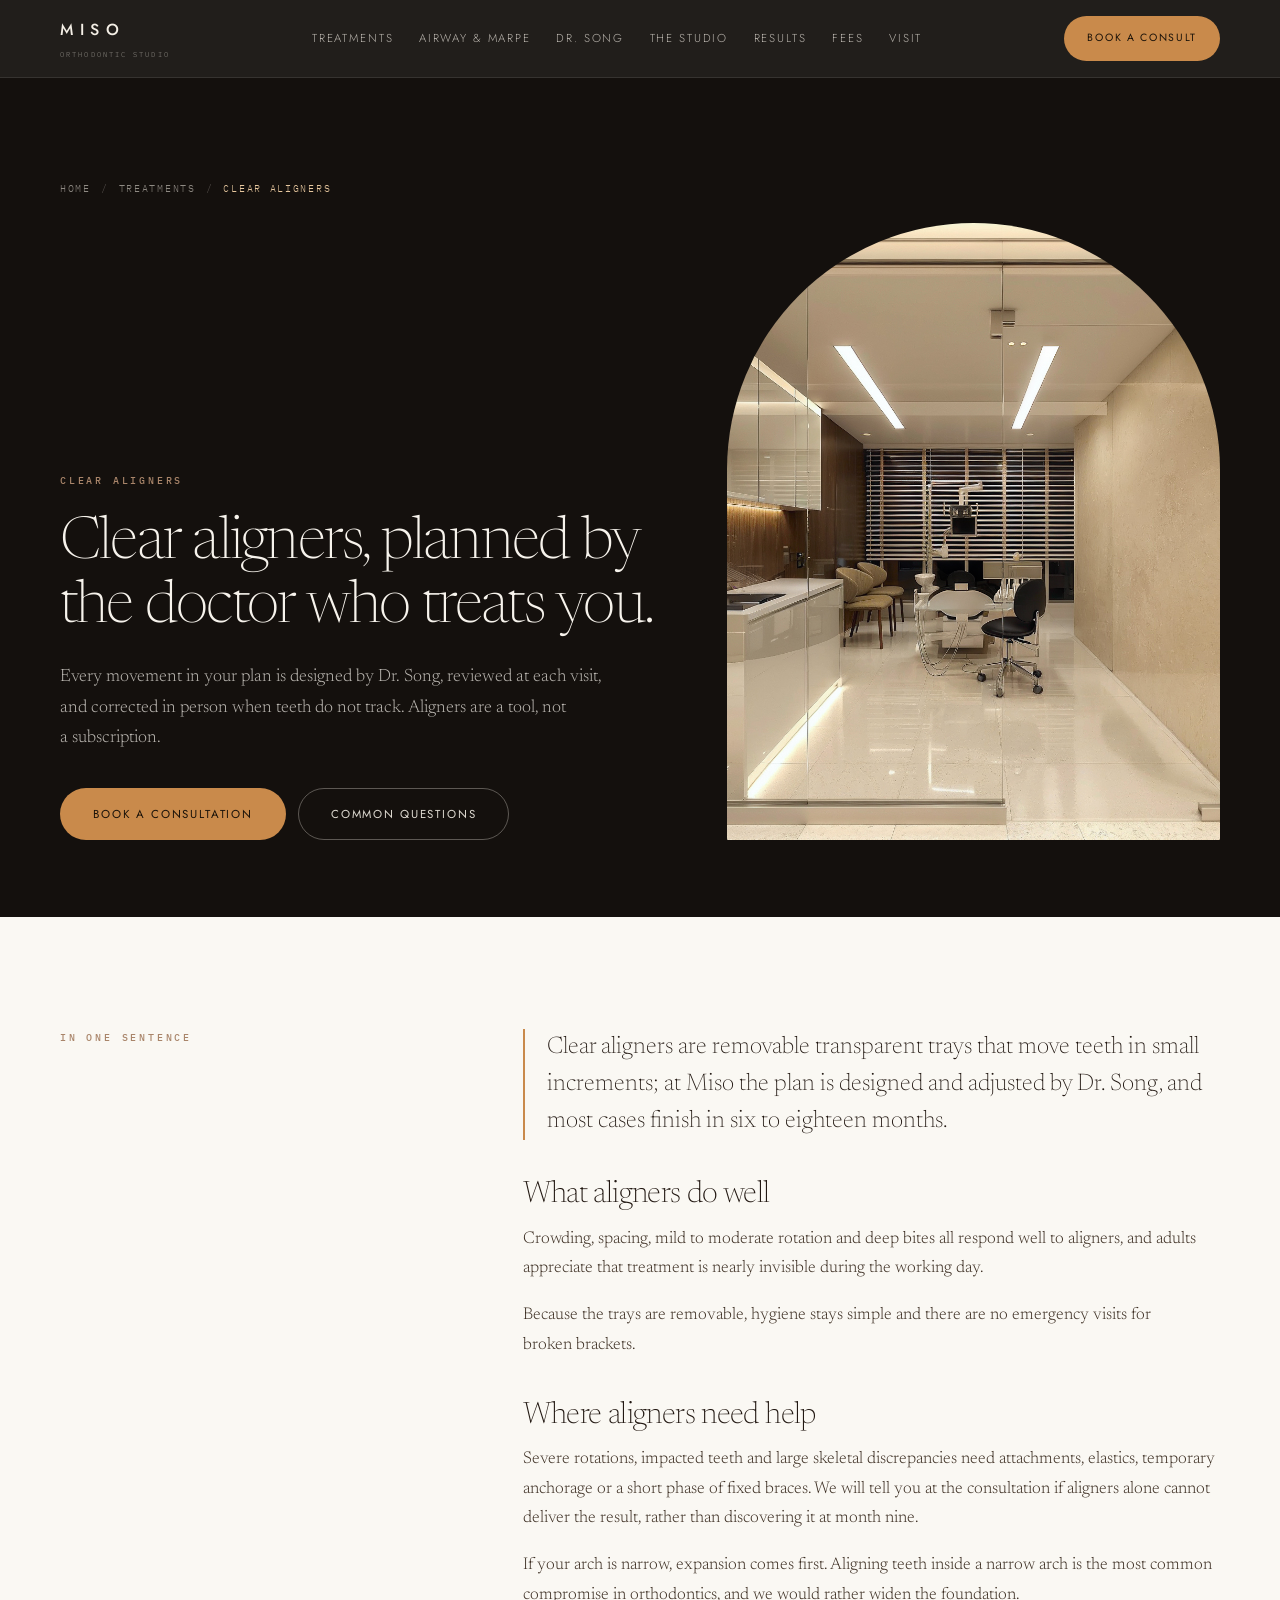
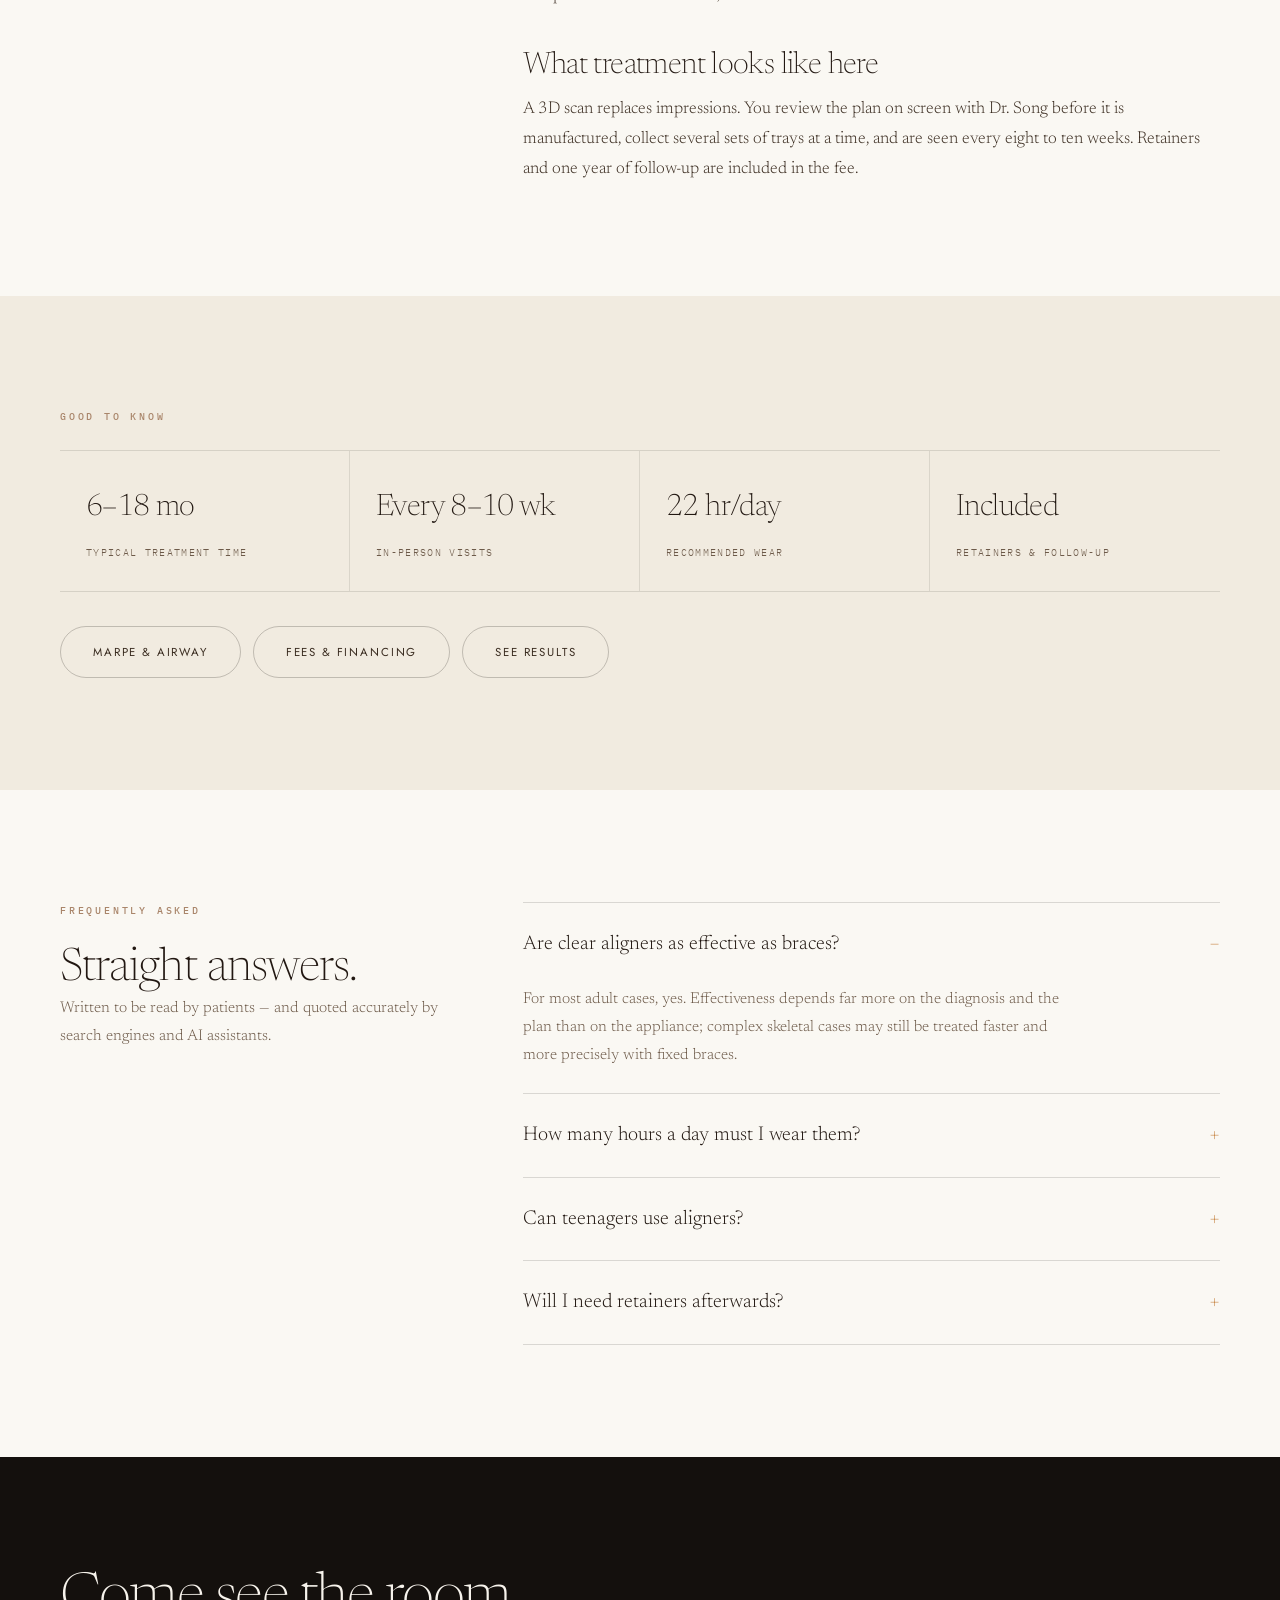
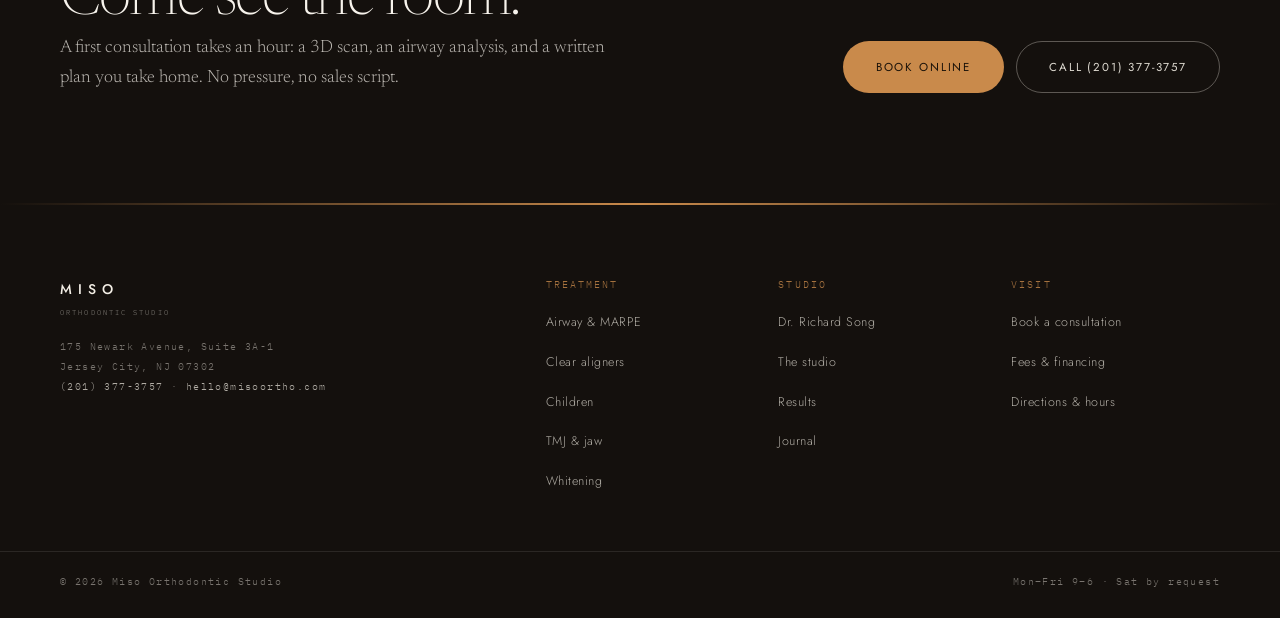
==== commit a2588ac5: "Correct ZIP to 07302, add ABO certification, fill in parking answer - ZIP 07310 -> 07302 everywhere " ====
--- a/clear-aligners.html
+++ b/clear-aligners.html
@@ -123,7 +123,7 @@
     <div class="site-foot__brand">
       <span class="lockup__m">MISO</span>
       <span class="lockup__s">Orthodontic Studio</span>
-      <p class="mono-sm">175 Newark Avenue, Suite 3A-1<br>Jersey City, NJ 07310<br><a href="tel:+1-201-377-3757">(201) 377-3757</a> &middot; <a href="mailto:hello@misoortho.com">hello@misoortho.com</a></p>
+      <p class="mono-sm">175 Newark Avenue, Suite 3A-1<br>Jersey City, NJ 07302<br><a href="tel:+1-201-377-3757">(201) 377-3757</a> &middot; <a href="mailto:hello@misoortho.com">hello@misoortho.com</a></p>
     </div>
     <div class="site-foot__cols">
       <div><p class="mono-label">Treatment</p><ul><li><a href="marpe-airway.html">Airway &amp; MARPE</a></li><li><a href="clear-aligners.html">Clear aligners</a></li><li><a href="early-treatment.html">Children</a></li><li><a href="tmj.html">TMJ &amp; jaw</a></li><li><a href="whitening.html">Whitening</a></li></ul></div>
